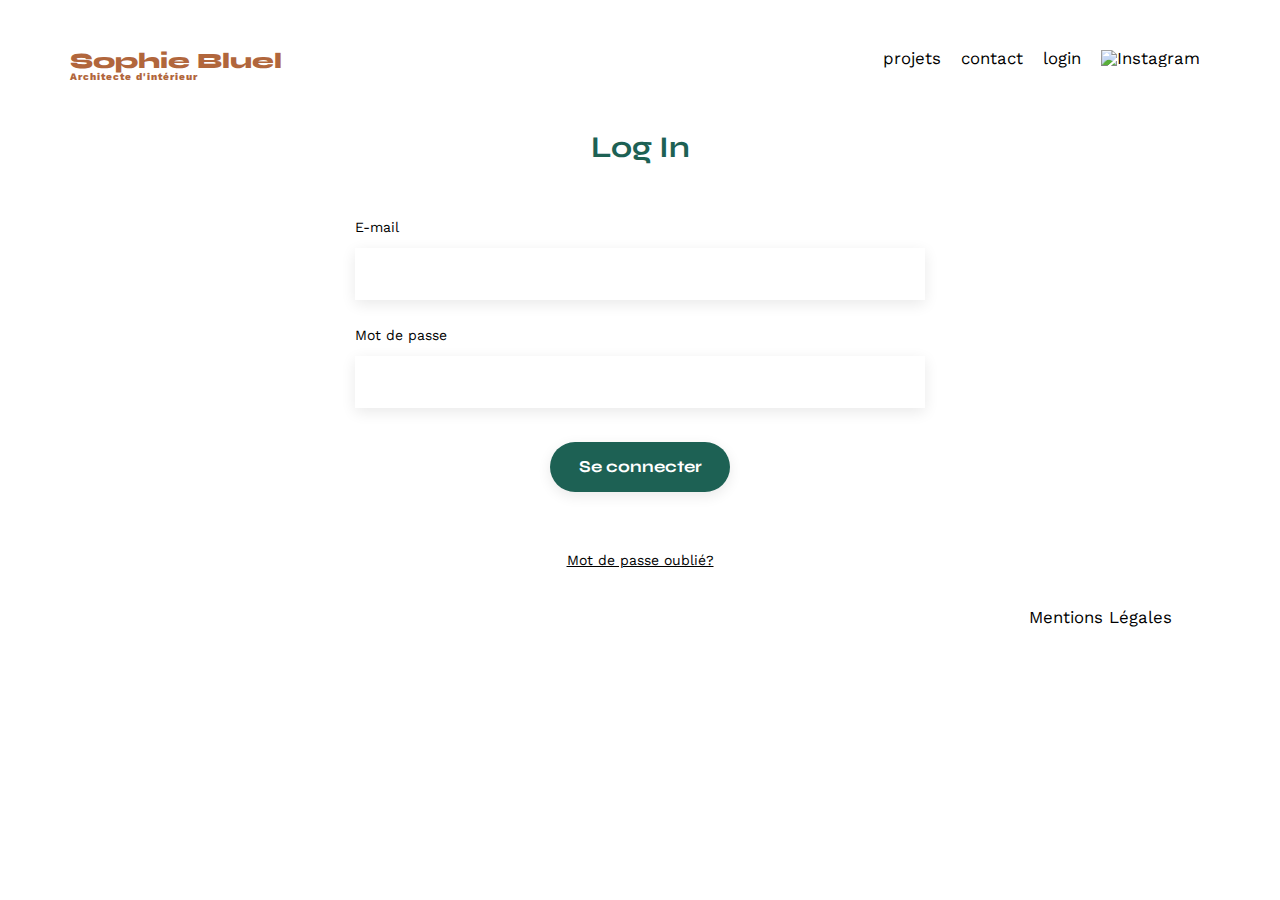
==== FrontEnd/login.html @ bf95708d "Suite au mentorat, conseils et fetch modifications : console affichage images" ====
<!DOCTYPE html>
<html lang="fr">
<head>
	<meta charset="UTF-8">
	<title>Sophie Bluel - Architecte d'intérieur</title>
	<meta name="viewport" content="width=device-width, initial-scale=1.0">
	<link rel="preconnect" href="https://fonts.googleapis.com">
	<link rel="preconnect" href="https://fonts.gstatic.com" crossorigin>
	<link href="https://fonts.googleapis.com/css2?family=Syne:wght@700;800&family=Work+Sans&display=swap" rel="stylesheet">
	<meta name="description" content="">
	<link rel="stylesheet" href="./assets/style.css">
	<script src="./javascript/login.js" defer></script>
	
</head>
<body>
<header>
	<h1>Sophie Bluel <span>Architecte d'intérieur</span></h1>
	<nav>
		<ul>
			<li>projets</li>
			<li>contact</li>
			<li>login</li>
			<li><img src="./assets/icons/instagram.png" alt="Instagram"></li>
		</ul>
	</nav>
</header>
<main>
	<section id="contact">
		<h2>Log In</h2>
		<form action="#" method="post">
			<label for="name">E-mail</label>
			<input type="text" name="name" id="name">
			<label for="name">Mot de passe</label>
			<input type="email" name="email" id="email">
			<input type="submit" id="connexion" value="Se connecter">
            <label for="name" id="mdp">Mot de passe oublié?</label>
		</form>
	</section>
</main>

<footer>
	<nav>
		<ul>
			<li>Mentions Légales</li>
		</ul>
	</nav>
</footer>
</body>
</html>
---- FrontEnd/assets/style.css ----
/* http://meyerweb.com/eric/tools/css/reset/
   v2.0 | 20110126
   License: none (public domain)
*/

html, body, div, span, applet, object, iframe,
h1, h2, h3, h4, h5, h6, p, blockquote, pre,
a, abbr, acronym, address, big, cite, code,
del, dfn, em, img, ins, kbd, q, s, samp,
small, strike, strong, sub, sup, tt, var,
b, u, i, center,
dl, dt, dd, ol, ul, li,
fieldset, form, label, legend,
table, caption, tbody, tfoot, thead, tr, th, td,
article, aside, canvas, details, embed,
figure, figcaption, footer, header, hgroup,
menu, nav, output, ruby, section, summary,
time, mark, audio, video {
	margin: 0;
	padding: 0;
	border: 0;
	font-size: 100%;
	font: inherit;
	vertical-align: baseline;
}
/* HTML5 display-role reset for older browsers */
article, aside, details, figcaption, figure,
footer, header, hgroup, menu, nav, section {
	display: block;
}
body {
	line-height: 1;
}
ol, ul {
	list-style: none;
}
blockquote, q {
	quotes: none;
}
blockquote:before, blockquote:after,
q:before, q:after {
	content: '';
	content: none;
}
table {
	border-collapse: collapse;
	border-spacing: 0;
}
/** end reset css**/
body {
	max-width: 1140px;
	margin:auto;
	font-family: 'Work Sans' ;
	font-size: 14px;
}
header {
	display: flex;
	justify-content: space-between;
	margin: 50px 0
}
section {
	margin: 50px 0
}

h1{
	display: flex;
	flex-direction: column;
	font-family: 'Syne';
	font-size: 22px;
	font-weight: 800;
	color: #B1663C
}

h1 > span {
	font-family: 'Work Sans';
	font-size:10px;
	letter-spacing: 0.1em;
;
}

h2{
	font-family: 'Syne';
	font-weight: 700;
	font-size: 30px;
	color: #1D6154
}
nav ul {
	display: flex;
	align-items: center;
	list-style-type: none;

}
nav li {
	padding: 0 10px;
	font-size: 1.2em;
}

li:hover {
	color: #B1663C;
}
#introduction {
	display: flex;
	align-items: center;
}
#introduction figure {
	flex: 1
}
#introduction img {
	display: block;
	margin: auto;
	width: 80%;
}

#introduction article {
	flex: 1
}
#introduction h2 {
	margin-bottom: 1em;
}

#introduction p {
	margin-bottom: 0.5em;
}

#portfolio {
	padding-left: 57px;
}
#portfolio h2 {
	text-align: center;
	margin-top: 4em;
	margin-bottom: 1em;
}

.filters {
	display: flex;
	justify-content: center;
	padding-top:20px;
	padding-bottom: 40px;
    gap: 10px;
}

.filters button {
	color: #1D6154;
	background-color: unset;
    font-family: Syne;
    font-size: 16px;
    border-width: 1px;
    border-radius: 60px;
    padding: 10px 25px;
}

.filters button:active{
	background-color:#1D6154;
	color:white;
}


.gallery {
	width: 100%;
	display: grid;
	grid-template-columns: 1fr 1fr 1fr;
	grid-column-gap: 20px;
	grid-row-gap: 20px;
}

.gallery img {
	width: 100%;

}


.selected {
	overflow:auto;
}

.not-selected {
	overflow:hidden;
}


.gallery figcaption{
	padding-top:10px;
}

#contact {
	width: 50%;
margin: auto;
}
#contact > * {
	text-align: center;

}
#contact h2{
	margin-bottom: 20px;
}
#contact form {
	text-align: left;
	margin-top:30px;
	display: flex;
	flex-direction: column;
}

#contact input {
	height: 50px;
	font-size: 1.2em;
	border: none;
	box-shadow: 0px 4px 14px rgba(0, 0, 0, 0.09);
}
#contact label {
	margin: 2em 0 1em 0;
}
#contact textarea {
	border: none;
	box-shadow: 0px 4px 14px rgba(0, 0, 0, 0.09);
}


#connexion:active {
	background-color: black;
}

#mdp{
	text-align: center;
	text-decoration: underline;
}


input[type="submit"]{
	font-family: 'Syne';
	font-weight: 700;
	color: white;
	background-color: #1D6154;
	margin : 2em auto ;
	width: 180px;
	text-align: center;
	border-radius: 60px ;
}

footer nav ul {
	display: flex;
	justify-content: flex-end;
	margin: 2em
}
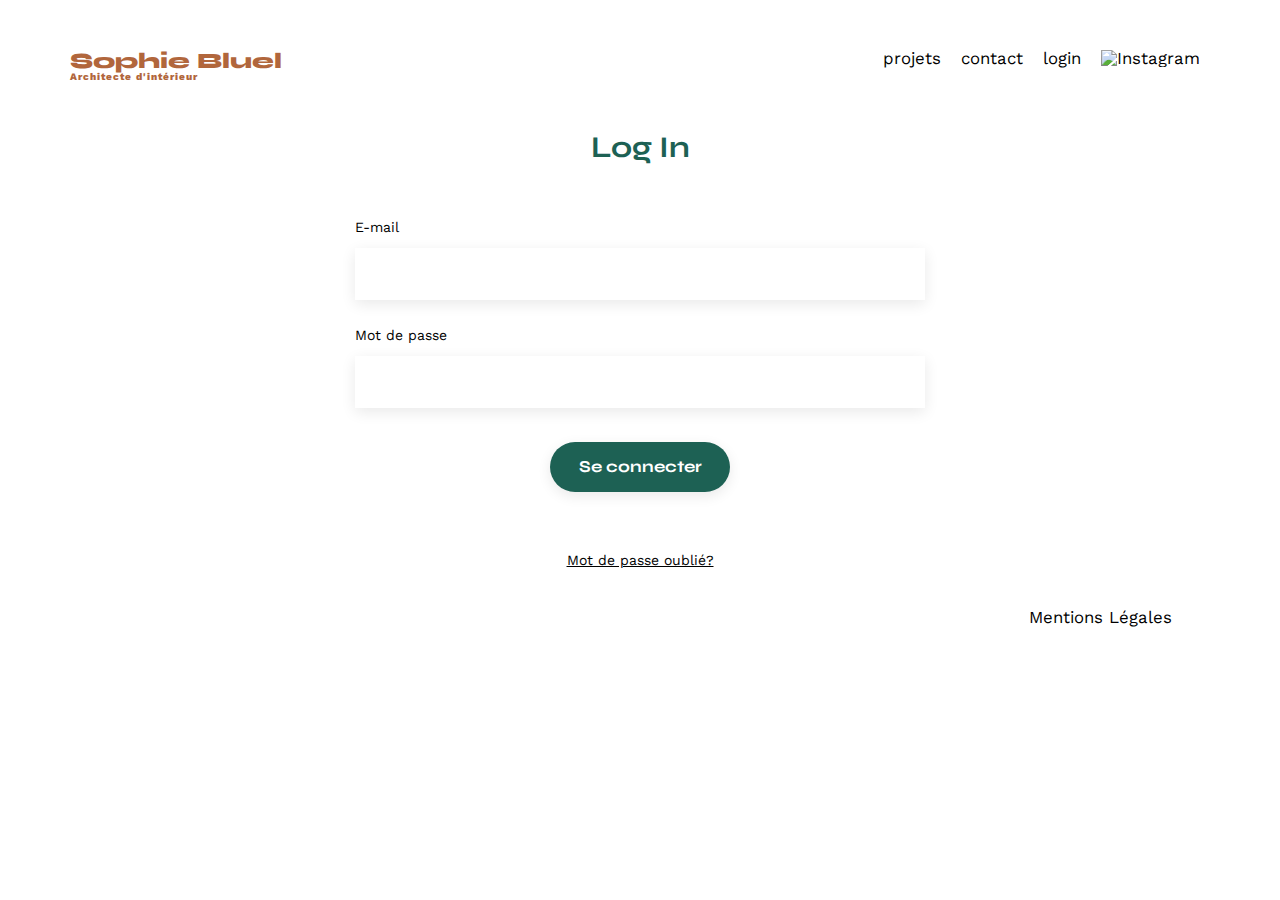
==== commit 5b46317c: "Modification modale (la première) et recherche de solutions suite au problème du token (deux cas pos" ====
--- a/FrontEnd/login.html
+++ b/FrontEnd/login.html
@@ -9,12 +9,14 @@
 	<link href="https://fonts.googleapis.com/css2?family=Syne:wght@700;800&family=Work+Sans&display=swap" rel="stylesheet">
 	<meta name="description" content="">
 	<link rel="stylesheet" href="./assets/style.css">
-	<script src="./javascript/login.js" defer></script>
+	
 	
 </head>
 <body>
 <header>
-	<h1>Sophie Bluel <span>Architecte d'intérieur</span></h1>
+	<h1>
+		<a href="index.html">Sophie Bluel </a><span>Architecte d'intérieur</span>
+	</h1>
 	<nav>
 		<ul>
 			<li>projets</li>
@@ -25,15 +27,16 @@
 	</nav>
 </header>
 <main>
-	<section id="contact">
+	<section id="contact" >
 		<h2>Log In</h2>
-		<form action="#" method="post">
-			<label for="name">E-mail</label>
-			<input type="text" name="name" id="name">
-			<label for="name">Mot de passe</label>
+		<form class="login" action="#" method="post">
+			<label for="email">E-mail</label>
 			<input type="email" name="email" id="email">
+			<label for="password">Mot de passe</label>
+			<input type="password" name="password" id="password">
+			<span class="error" id="errorname">Impossible de se connecter car le nom d'utilisateur ou / et le mot de passe sont incorrects.</span>
 			<input type="submit" id="connexion" value="Se connecter">
-            <label for="name" id="mdp">Mot de passe oublié?</label>
+            <label for="mdp" id="mdp">Mot de passe oublié?</label>
 		</form>
 	</section>
 </main>
@@ -46,4 +49,5 @@
 	</nav>
 </footer>
 </body>
+<script src="./javascript/login.js"></script>
 </html>
--- a/FrontEnd/assets/style.css
+++ b/FrontEnd/assets/style.css
@@ -58,6 +58,37 @@
 	justify-content: space-between;
 	margin: 50px 0
 }
+
+/* Suite au Log In */
+header h1  a{
+	color: #B1663C;
+	text-decoration: none;
+}
+
+
+.blackbar {
+	display: flex;
+	justify-content: center;
+	align-items: center;
+	background-color:black;
+	padding:15px;
+	gap:10px;
+}
+
+.blackbar i {
+	color : white;
+}
+
+.blackbar p {
+	font-family: Work Sans;
+	font-weight:400;
+	font-size:16px;
+	color: white;
+}
+
+
+/* Fin Log In */
+
 section {
 	margin: 50px 0
 }
@@ -93,11 +124,27 @@
 nav li {
 	padding: 0 10px;
 	font-size: 1.2em;
+	
 }
 
 li:hover {
 	color: #B1663C;
 }
+
+/*Login */
+nav a {
+	color: black;
+	text-decoration: none;
+}
+
+.error {
+	color:red;
+	margin-top:10px;
+}
+
+
+
+/* Fin Login */
 #introduction {
 	display: flex;
 	align-items: center;
@@ -127,9 +174,179 @@
 }
 #portfolio h2 {
 	text-align: center;
-	margin-top: 4em;
+	/*margin-top: 4em;*/
+	margin-top: 1.3em;
 	margin-bottom: 1em;
-}
+	margin-right:1em;
+}
+
+/* Modification */
+.prodiv {
+	display:flex;
+	justify-content: center;
+	margin-bottom :3em;
+}
+
+.modification {
+	display: flex;
+	justify-content: center;
+	align-items: center;
+	padding-top:10px;
+	gap:10px;
+}
+
+.modification i {
+	color : black;
+}
+
+.modification a {
+	text-decoration: none;
+	font-family: Work Sans;
+	font-weight:400;
+	font-size:14px;
+	color:black;
+	cursor:pointer;
+	
+}
+
+
+/* Fin Modification */
+
+/* Modale */
+
+.modal {
+	display: none;
+	position: absolute;
+	z-index: 1;
+	left: 0;
+	top: 0;
+	width: 100%;
+	height: 100%;
+	background-color: rgba(0, 0, 0, 0.3);
+}
+  
+.modal-content {
+	position:relative;
+	display: flex;
+	flex-direction: column;
+	align-items: center;
+	background-color: white;
+	margin: 15% auto;
+	padding: 20px;
+	border: 1px solid;
+	border-radius: 10px;
+	border-color:white;
+	width:600px;
+	max-width:calc(100vh - 20px);
+	max-height:calc(100vh - 20px);
+}
+ 
+.modal-content h2 {
+	margin-right:0;
+}
+
+.close {
+	align-self: flex-end;
+	color: black;
+	float: right;
+	font-size: 28px;
+	font-weight: bold;
+}
+  
+.close:hover,
+.close:focus {
+	color: black;
+	text-decoration: none;
+	cursor: pointer;
+}
+
+.titlemodal {
+	text-align: center;
+	font-family: Work Sans;
+	font-weight:400;
+	font-size:26px;
+	color:black;
+	/*border-bottom:solid;
+	border-bottom: 20px;
+	border-color: #B3B3B3;
+	border-width: 1px;
+	padding-bottom:20px;*/
+
+}
+
+/*Gallerie modale */
+.gallerymodal {
+	/*width: 100%;*/
+	display: grid;
+    /* grid-template-columns: 1fr 1fr 1fr; */
+    /* column-gap: 20px; */
+    row-gap: 20px;
+    grid-template-columns: 100px 100px 100px;
+
+	border-bottom: solid;
+    /* border-bottom: 20px; */
+    border-color: #B3B3B3;
+    border-width: 1px;
+    padding-bottom: 40px;
+}
+
+
+.gallerymodal img {
+	width:80%;
+	display: block;
+}
+
+.gallerymodal figcaption {
+	display:none;
+}
+
+
+.trash {
+	position: absolute;
+  	top: 5px; 
+  	right: 5px; 
+  	font-size: 24px; 
+  	color: red;
+}
+
+/* Fin Gallerie modale */
+
+.newphoto {
+	font-family: Syne;
+	font-size: 14px;
+	font-weight: 700;
+	letter-spacing: 0em;
+	text-align: center;
+	color:white;
+	background-color: #1D6154;
+	margin-top:20px;
+	margin-bottom:20px;
+	border:solid;
+	border-radius:60px;
+	padding:10px 10px;
+	width:237px;
+	
+	
+}
+
+.newvalidation {
+	font-family: Syne;
+	font-size: 14px;
+	font-weight: 700;
+	letter-spacing: 0em;
+	text-align: center;
+	color:white;
+	background-color: #1D6154;
+	margin-top:20px;
+	margin-bottom:20px;
+	border:solid;
+	border-radius:60px;
+	padding:10px 10px;
+	width:237px;
+}
+
+
+/* Fin Modale */
 
 .filters {
 	display: flex;
@@ -147,6 +364,7 @@
     border-width: 1px;
     border-radius: 60px;
     padding: 10px 25px;
+	cursor: pointer;
 }
 
 .filters button:active{
@@ -168,13 +386,16 @@
 
 }
 
+.figure  {
+	display:block;
+}
 
 .selected {
-	overflow:auto;
+	display:block;
 }
 
 .not-selected {
-	overflow:hidden;
+	display: none;
 }
 
 
